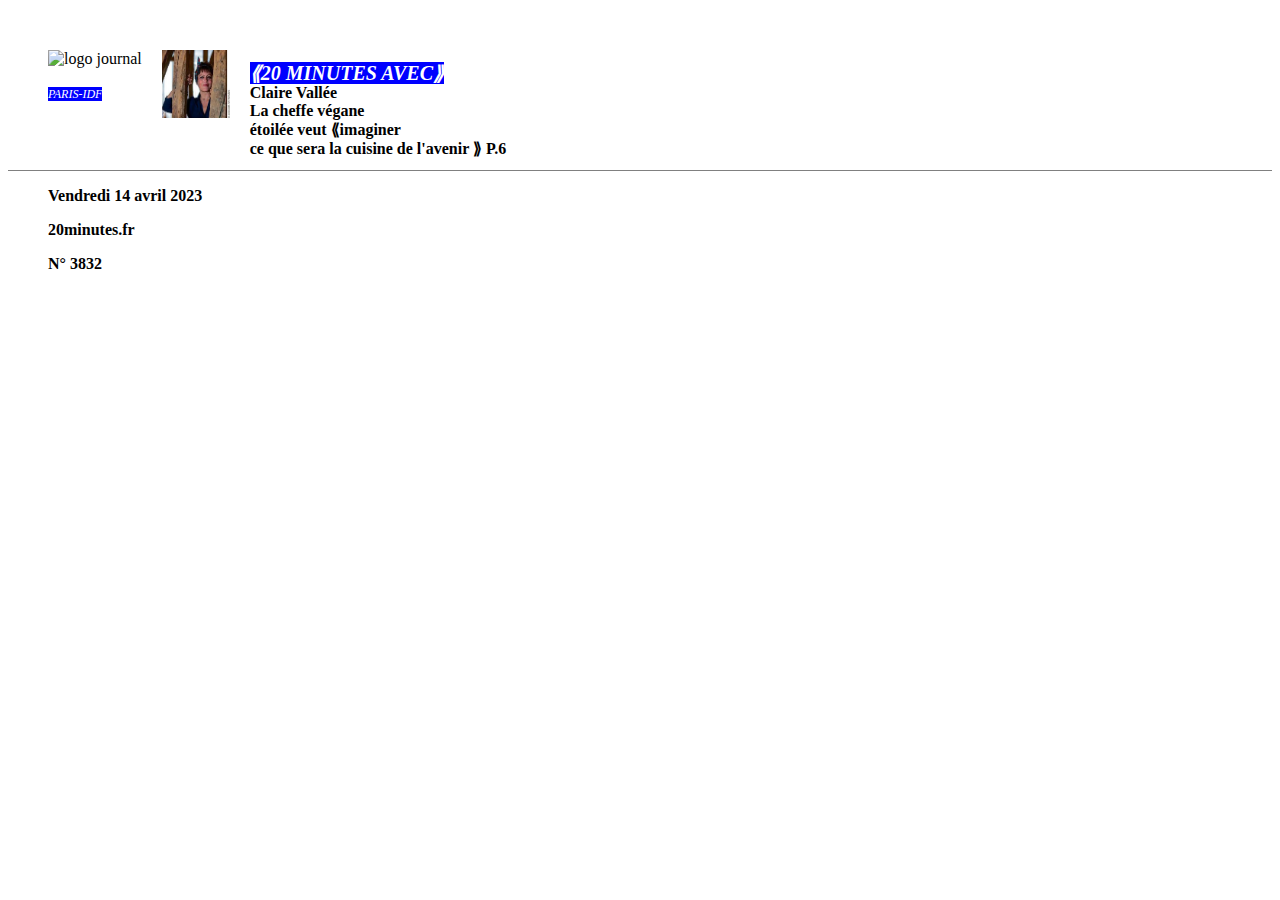
==== journal.html @ 669ec8ec "projet Journal" ====
<!DOCTYPE html>
<html lang="en">

<head>
    <meta charset="UTF-8">
    <meta name="viewport" content="width=device-width, initial-scale=1.0">
    <link href="journal.css" rel="stylesheet">
    <title>Journal 20 minutes</title>
</head>


<body>
    <header id="entete">
        <section id="haut">
            <div class="wrapper"><img class="logo" width="68px" height="68px" src="images/20mn.jpg"
                    alt="logo journal" />
                <p id="p2"><small id="pidf">Paris-idf</small></p>
            </div>

            <div class="logo journal"><img class="logo" width="68px" height="68px" src="images/F.jpg"
                    alt="logo journal" />
            </div>

            <div class="prgph1"><p id="p1"> <span id="surligne"><strong>&#10218;20 minutes avec&#10219;<strong></strong> </span> <br> <span>Claire Vallée</span> <br> La cheffe
                végane <br>
                étoilée veut &#10218;imaginer <br> ce que sera la cuisine de l'avenir &#10219; <span class="p6">P.6 </p>
            </div>
        </section>

       

    </header>


</body>
    <section id="ligne2">
        <p id="date">Vendredi 14 avril 2023</p>
        <p id="site">20minutes.fr</p>
        <p id="numero">N° 3832 </p>
        
    </section>

<footer>

</footer>

</html>
---- journal.css ----
/*GENERAL*/
.clear{
    clear: both;
}

header{
    height: 120px;
    margin-top: 50px;
}




/*HAUT*/

#haut{
 padding-left: 40px;
}

#haut div{
    float: left;  /*pour éviter qu'il se mettent les uns au dessus des autres*/
    display: inline-block;
    margin-right: 20px;
    /*border-radius: 10px; arrondir les bords des images*/
}

#haut div:last-child{
    display: block;
    float: left;
    padding: 0px;
    
}

#haut div:last-child p{
    text-align: center;
    margin-bottom: 20px;
}

#surligne {
    background-color: blue;
    color: #fff;
    text-transform:uppercase;
    font-size: 20px;
    line-height: 1px;
    font-style: italic;
    }

#pidf{
    background-color: blue;
    color: #fff;
    text-transform:uppercase;
    font-size: 12px;
    line-height: 20px;
    font-style: italic;
    
}

#entete{
    border-bottom: 1px solid gray;
}

/*#clear {
    margin-top: 0px;
}*/

/*Ligne dates site numro*/

#ligne2{
    padding-left: 40px;
   }
   
#ligne2 {
    /* display: inline-block; */
    /* margin: 20px; */
    width: 1000px;
    /* text-align: center; */
}

.date{
    padding-right: 50px;
    float: left;
}


.numero{
    float: right;
}
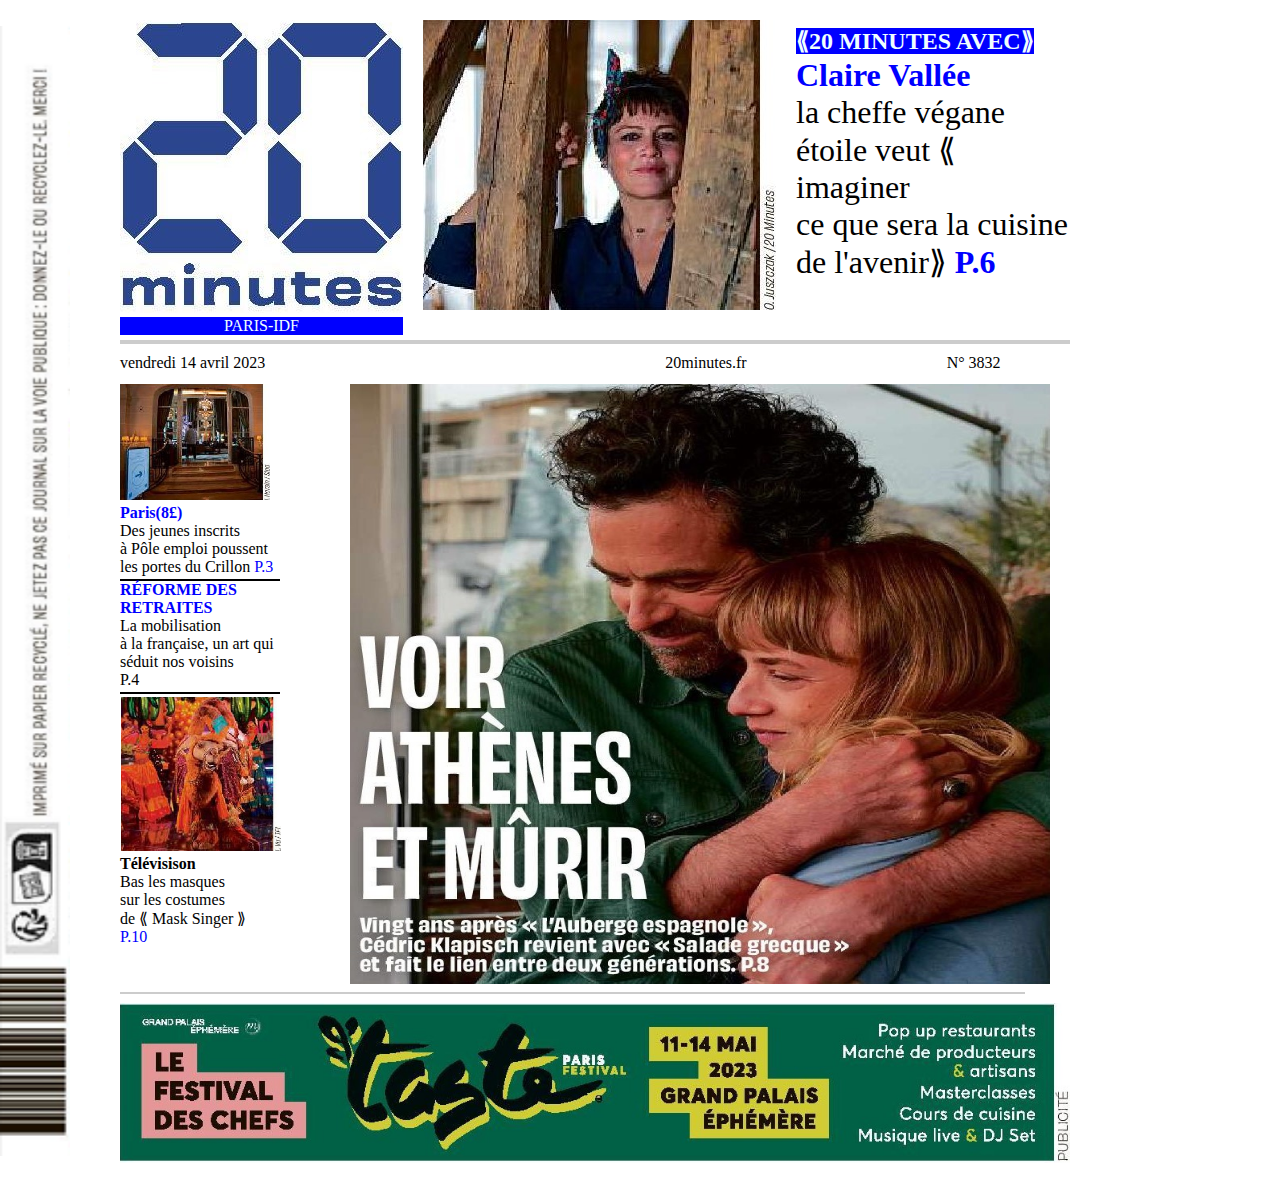
==== commit ca42349b: "modifs" ====
--- a/journal.html
+++ b/journal.html
@@ -10,38 +10,66 @@
 
 
 <body>
-    <header id="entete">
-        <section id="haut">
-            <div class="wrapper"><img class="logo" width="68px" height="68px" src="images/20mn.jpg"
-                    alt="logo journal" />
-                <p id="p2"><small id="pidf">Paris-idf</small></p>
+    <div class= "qrcode"><img id="img-qrcode"src="images/qr-code.png" alt=""></div>
+    <div id="journal">
+                <div class="page">
+                <div id="div1">
+                    <div class="logo"><img src="images/20mn.jpg" alt="logo">
+                        <p id="paris"><span style="text-transform:uppercase">Paris-idf</span></p>
+                    </div>
+                    <div class="fille"><img src="images/F.jpg" alt="image-Fille">
+                    </div>
+                    <div class="parag-p">
+                        <p id="clairevallee">
+                            <span id="avec" style="text-transform:uppercase">
+                                <strong> &#10218;20 minutes avec&#10219;</strong>
+                            </span> <br>
+                            <strong id="claire">Claire Vallée</strong> <br>
+                            la cheffe végane <br>
+                            étoile veut &#10218; imaginer <br>
+                            ce que sera la cuisine <br>
+                            de l'avenir&#10219; <span id="p6" style="text-transform:uppercase"><strong>P.6</strong></span>
+                        </p>
+                    </div>
+                </div>
+
+                <div id="trait"></div>
+                
+                <div id="div2">
+                    
+                    <div class="date">vendredi 14 avril 2023</div>
+                    <div class="site">20minutes.fr</div>
+                    <div class="numero">N° 3832</div>
+                    
+                </div>
+                <div id="div3">
+                    <div class="av-ath"><img id="eglise" src="images/eglise.jpg" alt="eglise">
+                    <p id="paris2"><span id="par2"><strong>Paris(8£)</strong></span><br> Des jeunes inscrits <br> à Pôle emploi poussent <br> les portes du Crillon <span id="p3">P.3</span></p>
+                        <div id="trait-egl"></div>
+
+                    <p id="ref"><span id="reforme"><strong>Réforme des retraites</strong></span><br> La mobilisation <br> à la française, un art qui séduit nos voisins <br> <span id="p4">P.4</span></p>
+                        <div id="trait-egl"></div>
+                        <div id="trait-ref"></div>
+                    <img id="anim" src="images/anim.jpg" alt="image-animal">
+                    <p id="tel"><span id="telev"><strong>Télévisison</strong></span><br> Bas les masques <br> sur les costumes <br> de &#10218; Mask Singer &#10219; <br> <span id="p4" style="color: blue;">P.10</span></p>
+                </div>
+                    <div class="ath"><img id="hf" src="images/HF.jpg" alt="image-homme-femme"></div>
+                   
+                
+                
             </div>
+            <div id="trait-pied"></div>
 
-            <div class="logo journal"><img class="logo" width="68px" height="68px" src="images/F.jpg"
-                    alt="logo journal" />
-            </div>
+            <div class="pied-page"><img id="img-pied"src="images/taste.jpg" alt="image-pied-page"></div>
+                
+               
+     </div>
+        
+    
 
-            <div class="prgph1"><p id="p1"> <span id="surligne"><strong>&#10218;20 minutes avec&#10219;<strong></strong> </span> <br> <span>Claire Vallée</span> <br> La cheffe
-                végane <br>
-                étoilée veut &#10218;imaginer <br> ce que sera la cuisine de l'avenir &#10219; <span class="p6">P.6 </p>
-            </div>
-        </section>
+        
 
-       
-
-    </header>
-
-
+    
 </body>
-    <section id="ligne2">
-        <p id="date">Vendredi 14 avril 2023</p>
-        <p id="site">20minutes.fr</p>
-        <p id="numero">N° 3832 </p>
-        
-    </section>
-
-<footer>
-
-</footer>
 
 </html>--- a/journal.css
+++ b/journal.css
@@ -1,94 +1,202 @@
 /*GENERAL*/
-.clear{
-    clear: both;
-}
-
-header{
-    height: 120px;
-    margin-top: 50px;
-}
-
-
-
-
-/*HAUT*/
-
-#haut{
- padding-left: 40px;
-}
-
-#haut div{
-    float: left;  /*pour éviter qu'il se mettent les uns au dessus des autres*/
-    display: inline-block;
+* {
+    margin: 0;
+    padding: 0;
+}
+
+
+body{
+    display: flex;
+}
+#journal {
+    /* background-color: blueviolet; */
+    padding: 20px;
+    width: 950px;
+    height: 1150px;
+    margin-left: 30px;
+
+}
+
+#div1 {
+    /*background-color: aqua;*/
+    height: 150px;
+    /* width: 100px; */
+    display: flex;
+}
+
+
+#paris {
+    background-color: blue;
+    width: 100%;
+    text-align: center;
+
+}
+
+
+.logo {
     margin-right: 20px;
-    /*border-radius: 10px; arrondir les bords des images*/
-}
-
-#haut div:last-child{
-    display: block;
+    color: azure;
+}
+
+
+.fille {
+    margin-right: 20px;
+}
+
+#avec {
+    background-color: blue;
+    color: azure;
+    text-align: center;
+    width: 70px;
+    font-size: 1.5rem;
+}
+
+.parag-p {
+    /* background-color: bisque; */
+    width: 300px;
+    height: 290px;
+    font-size: 2rem;
+}
+
+#claire {
+    color: blue;
+}
+
+#p6 {
+    color: blue;
+
+}
+
+#trait {
+    border: 2px solid #ccc;
+    margin-top: 170px;
+}
+
+#div2 {
+    /*background-color: aquamarine;*/
+    height: 30px;
+    /*longeur*/
+    width: 950px;
+    /*largeur*/
+    margin-top: 10px;
+    /*en haut*/
+    display: flex;
+}
+
+.date {
+    /*background-color:blueviolet;*/
+    margin-right: 400px;
+}
+
+.site {
+    /*background-color:blueviolet ;*/
+    margin-right: 200px;
+}
+
+#div3 {
+    /* background-color: aquamarine; */
+    height: 600px;
+    /*longeur*/
+    width: 950px;
+    /*largeur;*/
+
+}
+
+.av-ath {
+    /* background-color: bisque; */
     float: left;
-    padding: 0px;
+    width: 170px;
+    height: 600px;
+}
+
+#eglise {
+    width: 150px;
+
+}
+
+.ath {
+    /* background-color: brown; */
+    width: 700px;
+    height: 600px;
+    margin-left: 200px;
+
+}
+
+#hf {
+    width: 700px;
+    height: 600px;
+    margin-left: 30px;
+}
+
+#par2 {
+    color: blue;
+}
+
+#p3 {
+    color: blue;
+}
+
+#trait-egl {
+    margin-top: 3px;
+    border: 0.5px solid;
+    margin-right: 10px;
+}
+
+#reforme {
+    color: blue;
+    text-transform: uppercase;
+}
+
+#trait-egl {
+    margin-top: 3px;
+    border: 0.5px solid;
+    margin-right: 10px;
+}
+
+#anim {
+    margin-top: 3px;
+    width: 160px;
+    margin-left: 0.5px;
+}
+
+#trait-pied {
+    margin-top: 8px;
+    border: 0.5px solid #ccc;
+    width: 95%;
+}
+
+.img-pied {
+    width: 5px;
+}
+
+.pied-page {
+    /* background-color: blue; */
+    margin-top: 9px;
+    width: 130;
+    height: 160px;
+}
+
+#img-pied {
+    width: 130;
+    height: 160px;
+}
+
+.qrcode {
+    float: left;/*pour mettre côte à côte deux div*/
+    background-color: blue; 
+    width: 70px;
+    height: 1130px;
+    margin-top: 2%; 
     
-}
-
-#haut div:last-child p{
-    text-align: center;
-    margin-bottom: 20px;
-}
-
-#surligne {
-    background-color: blue;
-    color: #fff;
-    text-transform:uppercase;
-    font-size: 20px;
-    line-height: 1px;
-    font-style: italic;
-    }
-
-#pidf{
-    background-color: blue;
-    color: #fff;
-    text-transform:uppercase;
-    font-size: 12px;
-    line-height: 20px;
-    font-style: italic;
+
     
-}
-
-#entete{
-    border-bottom: 1px solid gray;
-}
-
-/*#clear {
-    margin-top: 0px;
-}*/
-
-/*Ligne dates site numro*/
-
-#ligne2{
-    padding-left: 40px;
-   }
-   
-#ligne2 {
-    /* display: inline-block; */
-    /* margin: 20px; */
-    width: 1000px;
-    /* text-align: center; */
-}
-
-.date{
-    padding-right: 50px;
-    float: left;
-}
-
-
-.numero{
-    float: right;
-}
-
-
-
-
-
-
-
+
+
+}
+
+#img-qrcode {
+    width: 70px;
+    height: 1130px; 
+}
+
+/*page*/